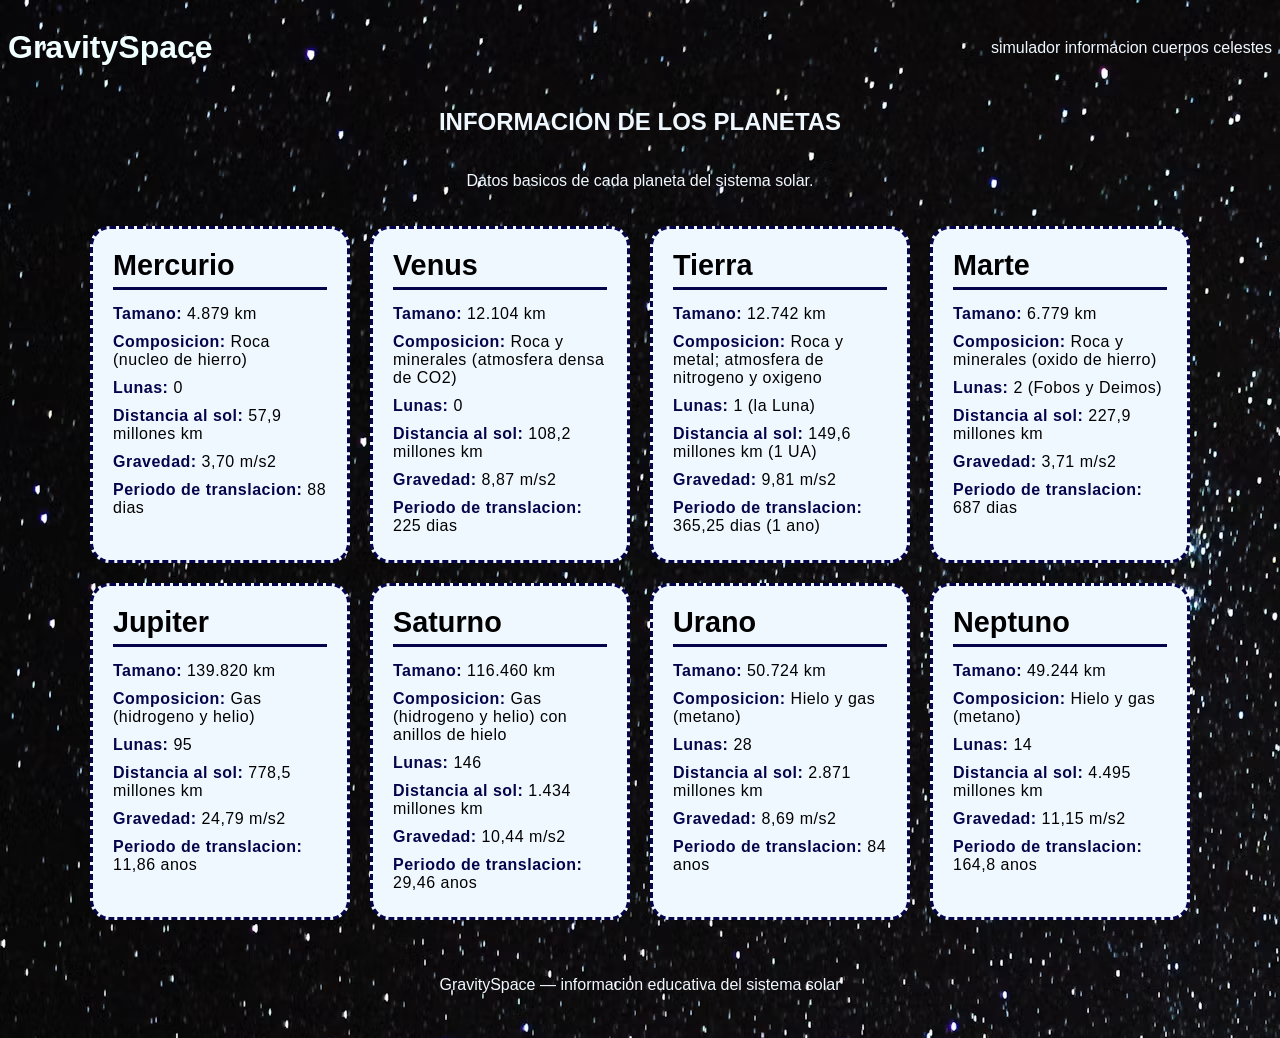
==== planetas.html @ f414d272 "version 1.1.2" ====
<!DOCTYPE html>
<html lang="es">

<head>
    <meta charset="UTF-8">
    <meta name="viewport" content="width=device-width, initial-scale=1.0">
    <link rel="preconnect" href="https://fonts.googleapis.com">
    <link rel="preconnect" href="https://fonts.gstatic.com" crossorigin>
    <link href="https://fonts.googleapis.com/css2?family=Staatliches&display=swap" rel="stylesheet">
    <link rel="stylesheet" href="style.css">
    <title>GRAVITYSPACE — Planetas</title>
</head>

<body>
    <header id="menu">
        <h1>GravitySpace</h1>
        <nav>
            <a href="index.html">simulador</a>
            <a href="planetas.html">informacion</a>
            <a href="planetas.html">cuerpos celestes</a>
        </nav>
    </header>

    <section id="parrafo1">
        <h2>INFORMACION DE LOS PLANETAS</h2>
        <p>Datos basicos de cada planeta del sistema solar.</p>
    </section>

    <main class="grid-planetas">

        <article class="tarjeta-planeta">
            <h3>Mercurio</h3>
            <p><span>Tamano:</span> 4.879 km</p>
            <p><span>Composicion:</span> Roca (nucleo de hierro)</p>
            <p><span>Lunas:</span> 0</p>
            <p><span>Distancia al sol:</span> 57,9 millones km</p>
            <p><span>Gravedad:</span> 3,70 m/s2</p>
            <p><span>Periodo de translacion:</span> 88 dias</p>
        </article>

        <article class="tarjeta-planeta">
            <h3>Venus</h3>
            <p><span>Tamano:</span> 12.104 km</p>
            <p><span>Composicion:</span> Roca y minerales (atmosfera densa de CO2)</p>
            <p><span>Lunas:</span> 0</p>
            <p><span>Distancia al sol:</span> 108,2 millones km</p>
            <p><span>Gravedad:</span> 8,87 m/s2</p>
            <p><span>Periodo de translacion:</span> 225 dias</p>
        </article>

        <article class="tarjeta-planeta">
            <h3>Tierra</h3>
            <p><span>Tamano:</span> 12.742 km</p>
            <p><span>Composicion:</span> Roca y metal; atmosfera de nitrogeno y oxigeno</p>
            <p><span>Lunas:</span> 1 (la Luna)</p>
            <p><span>Distancia al sol:</span> 149,6 millones km (1 UA)</p>
            <p><span>Gravedad:</span> 9,81 m/s2</p>
            <p><span>Periodo de translacion:</span> 365,25 dias (1 ano)</p>
        </article>

        <article class="tarjeta-planeta">
            <h3>Marte</h3>
            <p><span>Tamano:</span> 6.779 km</p>
            <p><span>Composicion:</span> Roca y minerales (oxido de hierro)</p>
            <p><span>Lunas:</span> 2 (Fobos y Deimos)</p>
            <p><span>Distancia al sol:</span> 227,9 millones km</p>
            <p><span>Gravedad:</span> 3,71 m/s2</p>
            <p><span>Periodo de translacion:</span> 687 dias</p>
        </article>

        <article class="tarjeta-planeta">
            <h3>Jupiter</h3>
            <p><span>Tamano:</span> 139.820 km</p>
            <p><span>Composicion:</span> Gas (hidrogeno y helio)</p>
            <p><span>Lunas:</span> 95</p>
            <p><span>Distancia al sol:</span> 778,5 millones km</p>
            <p><span>Gravedad:</span> 24,79 m/s2</p>
            <p><span>Periodo de translacion:</span> 11,86 anos</p>
        </article>

        <article class="tarjeta-planeta">
            <h3>Saturno</h3>
            <p><span>Tamano:</span> 116.460 km</p>
            <p><span>Composicion:</span> Gas (hidrogeno y helio) con anillos de hielo</p>
            <p><span>Lunas:</span> 146</p>
            <p><span>Distancia al sol:</span> 1.434 millones km</p>
            <p><span>Gravedad:</span> 10,44 m/s2</p>
            <p><span>Periodo de translacion:</span> 29,46 anos</p>
        </article>

        <article class="tarjeta-planeta">
            <h3>Urano</h3>
            <p><span>Tamano:</span> 50.724 km</p>
            <p><span>Composicion:</span> Hielo y gas (metano)</p>
            <p><span>Lunas:</span> 28</p>
            <p><span>Distancia al sol:</span> 2.871 millones km</p>
            <p><span>Gravedad:</span> 8,69 m/s2</p>
            <p><span>Periodo de translacion:</span> 84 anos</p>
        </article>

        <article class="tarjeta-planeta">
            <h3>Neptuno</h3>
            <p><span>Tamano:</span> 49.244 km</p>
            <p><span>Composicion:</span> Hielo y gas (metano)</p>
            <p><span>Lunas:</span> 14</p>
            <p><span>Distancia al sol:</span> 4.495 millones km</p>
            <p><span>Gravedad:</span> 11,15 m/s2</p>
            <p><span>Periodo de translacion:</span> 164,8 anos</p>
        </article>

    </main>

    <footer class="pie">
        <p>GravitySpace — informacion educativa del sistema solar</p>
    </footer>
</body>

</html>
---- style.css ----
.staatliches-regular {
  font-family: "Staatliches", sans-serif;
  font-weight: 400;
  font-style: normal;
}


body{
   background-image: url(imagenes/photo-1520034475321-cbe63696469a.avif) ;
}

#menu{
    display: flex;
    justify-content: space-between;
    align-items: center;
    list-style: none;
    color: azure;
    font-family: "staatliches-regular", sans-serif;
}
#menu a{
    text-decoration: none;
    color: aliceblue;
    font-family: "staatliches-regular", sans-serif;
}

#parrafo1{
    display: flex;
    flex-direction: column;
    align-items: center;
    color: aliceblue;
    font-family: "staatliches-regular", sans-serif;

}

.contenedor_principal{
    display: flex;
    gap: 15px;
    justify-content: center;
    color: aliceblue;
    font-family: "staatliches-regular", sans-serif;

}
.seleccionar{
    display: flex;
    align-items: center;
    justify-content: center;
    flex-direction: column;
    border: dashed rgb(5, 4, 75);
    background-color: aliceblue;
    border-radius: 20px;
    padding: 20px;
    color: rgb(0, 0, 0);
    font-family: "staatliches-regular", sans-serif;
}

.contenedor_segundario{
    display: flex;
    justify-content: center;
    margin-top: 15px;
    gap: 10px;
    font-family: "staatliches-regular", sans-serif;

}
.informacion{
    border: dashed aliceblue;
    border-radius: 20px;
    padding: 25px;
    color: black;
    font-family: "staatliches-regular", sans-serif;
    background-color: aliceblue;


}
#planeta{
    border: solid rgb(7, 7, 7);
    border-radius: 20px;
    

}
#peso{
    border: dashed rgb(0, 0, 0);
    border-radius: 20px;
    height: 20px;
}/* ===== Pagina de informacion de planetas (planetas.html) ===== */

.grid-planetas{
    display: grid;
    grid-template-columns: repeat(auto-fit, minmax(240px, 1fr));
    gap: 20px;
    max-width: 1100px;
    margin: 20px auto;
    padding: 0 20px;
}

.tarjeta-planeta{
    display: flex;
    flex-direction: column;
    border: dashed rgb(5, 4, 75);
    border-radius: 20px;
    padding: 20px;
    background-color: aliceblue;
    color: rgb(0, 0, 0);
    font-family: "staatliches-regular", sans-serif;
    transition: transform 0.2s ease, box-shadow 0.2s ease;
}

.tarjeta-planeta:hover{
    transform: translateY(-5px);
    box-shadow: 0 10px 25px rgba(5, 4, 75, 0.6);
}

.tarjeta-planeta h3{
    margin-top: 0;
    margin-bottom: 10px;
    font-size: 1.8rem;
    border-bottom: solid rgb(5, 4, 75);
    padding-bottom: 5px;
}

.tarjeta-planeta p{
    margin: 5px 0;
    font-family: "staatliches-regular", sans-serif;
    letter-spacing: 0.5px;
}

.tarjeta-planeta span{
    font-weight: bold;
    color: rgb(5, 4, 75);
}

.pie{
    text-align: center;
    color: aliceblue;
    font-family: "staatliches-regular", sans-serif;
    padding: 20px;
    margin-top: 20px;
}

@media (max-width: 600px){
    #menu{
        flex-direction: column;
        gap: 10px;
    }
    #menu nav{
        display: flex;
        gap: 15px;
        flex-wrap: wrap;
        justify-content: center;
    }

    .contenedor_segundario{
        display: flex;
        gap: 15px;
        flex-wrap: wrap;
        justify-content: center;
        flex-direction: column;
    }
    .contenedor_principal{
        display: flex;
        gap: 15px;
        flex-wrap: wrap;
        justify-content: center;
        flex-direction: column;
    }
}
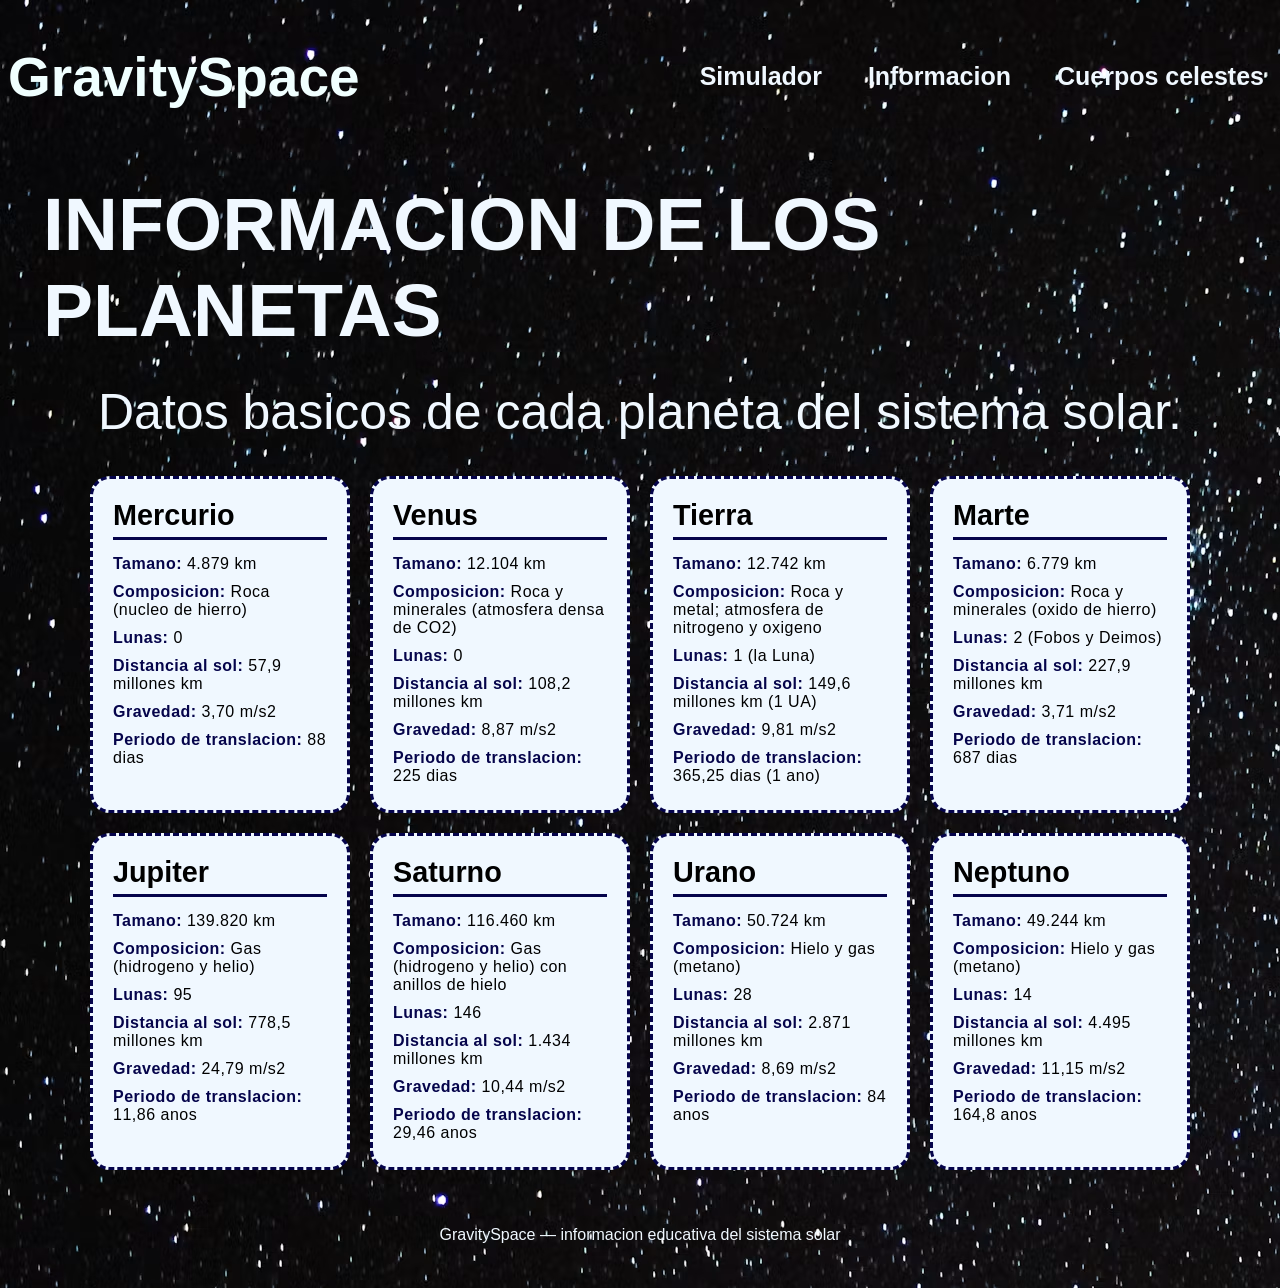
==== commit fb8fef83: "version 1.1.3" ====
--- a/planetas.html
+++ b/planetas.html
@@ -15,9 +15,9 @@
     <header id="menu">
         <h1>GravitySpace</h1>
         <nav>
-            <a href="index.html">simulador</a>
-            <a href="planetas.html">informacion</a>
-            <a href="planetas.html">cuerpos celestes</a>
+            <a href="index.html"><strong>Simulador</strong></a>
+            <a href="planetas.html"><strong>Informacion</strong></a>
+            <a href="planetas.html"><strong>Cuerpos celestes</strong></a>
         </nav>
     </header>
 
--- a/style.css
+++ b/style.css
@@ -15,12 +15,29 @@
     align-items: center;
     list-style: none;
     color: azure;
-    font-family: "staatliches-regular", sans-serif;
+    font-family: 'Staatliches', cursive, sans-serif;
+    gap: 30px;
+}
+#menu h1{
+    font-size: 55px;
+}
+#menu nav{
+    display: flex;
+    gap: 30px;
 }
 #menu a{
     text-decoration: none;
     color: aliceblue;
-    font-family: "staatliches-regular", sans-serif;
+    font-size: 25px;
+    font-family: 'Staatliches', cursive, sans-serif;   
+    display: inline-block;
+    padding: 4px 8px;
+    transition: transform 0.3s ease, color 0.3s ease, text-shadow 0.3s ease;
+}
+#menu a:hover{
+    transform: translateY(-6px) scale(1.15);
+    color: red;
+    text-shadow: 0 0 12px rgba(160, 200, 255, 0.9);
 }
 
 #parrafo1{
@@ -28,8 +45,19 @@
     flex-direction: column;
     align-items: center;
     color: aliceblue;
-    font-family: "staatliches-regular", sans-serif;
-
+    font-family: 'Staatliches', cursive, sans-serif;
+    font-size: 50px;
+    margin: 20px;
+
+}
+#parrafo1 h2{
+    margin: 15px;
+}
+#parrafo1 p{
+    margin: 15px;
+}
+#parrafo1 span{
+ color: red;
 }
 
 .contenedor_principal{
@@ -37,8 +65,23 @@
     gap: 15px;
     justify-content: center;
     color: aliceblue;
-    font-family: "staatliches-regular", sans-serif;
-
+    font-family: 'Staatliches', cursive, sans-serif;
+
+}
+form{
+    display: flex;
+    flex-direction: column;
+    gap: 12px;
+    padding: 8px 12px;
+}
+select{
+    padding: 8px 12px;
+}
+input{
+    display: flex;
+    flex-direction: column;
+    gap: 12px;
+    padding: 8px 12px;
 }
 .seleccionar{
     display: flex;
@@ -50,29 +93,30 @@
     border-radius: 20px;
     padding: 20px;
     color: rgb(0, 0, 0);
-    font-family: "staatliches-regular", sans-serif;
-}
+    font-family: 'Staatliches', cursive, sans-serif;
+}
+
 
 .contenedor_segundario{
     display: flex;
     justify-content: center;
     margin-top: 15px;
     gap: 10px;
-    font-family: "staatliches-regular", sans-serif;
+    font-family: 'Staatliches', cursive, sans-serif;
 
 }
 .informacion{
-    border: dashed aliceblue;
+    border: dashed rgb(12, 3, 94);
     border-radius: 20px;
     padding: 25px;
     color: black;
-    font-family: "staatliches-regular", sans-serif;
+    font-family: 'Staatliches', cursive, sans-serif;
     background-color: aliceblue;
 
 
 }
 #planeta{
-    border: solid rgb(7, 7, 7);
+    border: dashed rgb(7, 7, 7);
     border-radius: 20px;
     
 
@@ -81,7 +125,29 @@
     border: dashed rgb(0, 0, 0);
     border-radius: 20px;
     height: 20px;
-}/* ===== Pagina de informacion de planetas (planetas.html) ===== */
+}
+#calcular{
+    background-color: red;
+    padding: 10px 25px;
+    font-size: 18px;
+    color: aliceblue;
+    border: white;
+    border-radius: 20px;
+    font-family: 'Staatliches', cursive, sans-serif;
+    display: inline-flex;
+    justify-content: center;
+    align-items: center;
+    transition: transform 0.3s;
+    cursor: pointer;
+    box-shadow: 0 4px 14px rgba(239, 68, 68, 0.4);
+    transition: all 0.2s cubic-bezier(0.4, 0, 0.2, 1);
+}
+#calcular:hover {
+    background-color: #dc2626;
+    transform: scale(1.04);
+    box-shadow: 0 6px 20px rgba(239, 68, 68, 0.6);
+}
+/* ===== Pagina de informacion de planetas (planetas.html) ===== */
 
 .grid-planetas{
     display: grid;
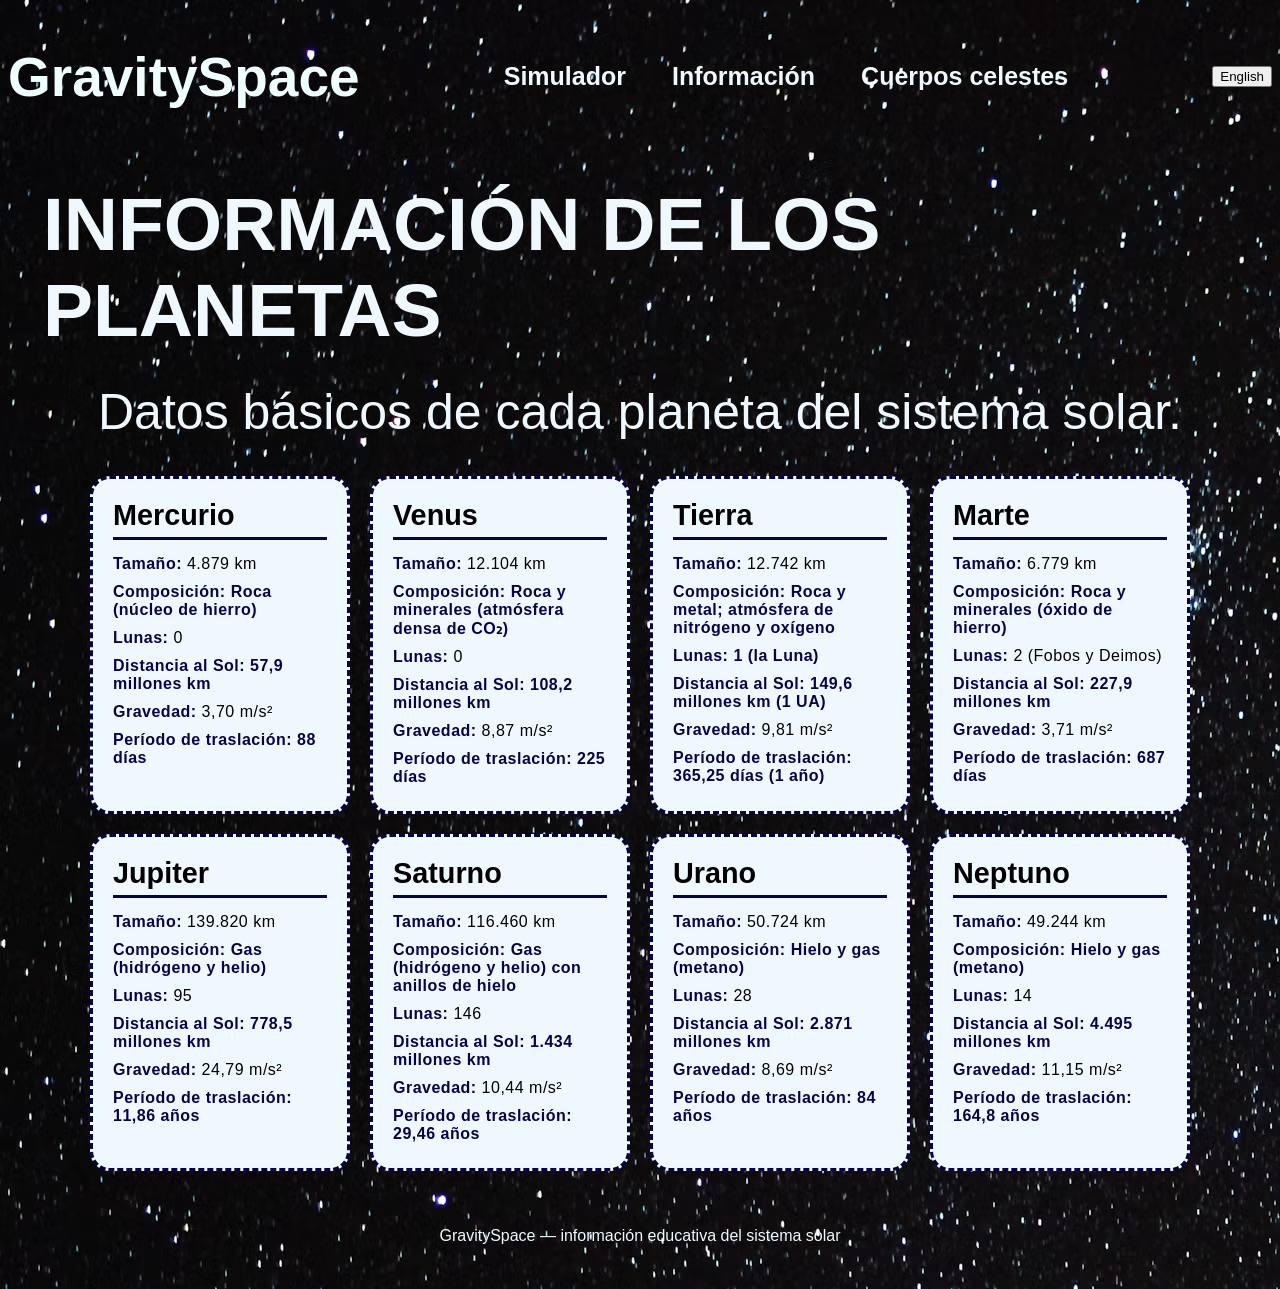
==== commit 452f47d3: "version 1.3.1 leng" ====
--- a/planetas.html
+++ b/planetas.html
@@ -15,104 +15,105 @@
     <header id="menu">
         <h1>GravitySpace</h1>
         <nav>
-            <a href="index.html"><strong>Simulador</strong></a>
-            <a href="planetas.html"><strong>Informacion</strong></a>
-            <a href="planetas.html"><strong>Cuerpos celestes</strong></a>
+            <a href="index.html"><strong data-es="Simulador" data-en="Simulator">Simulador</strong></a>
+            <a href="planetas.html"><strong data-es="Información" data-en="Information">Información</strong></a>
+            <a href="planetas.html"><strong data-es="Cuerpos celestes" data-en="Celestial bodies">Cuerpos celestes</strong></a>
         </nav>
+        <button id="cambiar-idioma" type="button">English</button>
     </header>
 
     <section id="parrafo1">
-        <h2>INFORMACION DE LOS PLANETAS</h2>
-        <p>Datos basicos de cada planeta del sistema solar.</p>
+        <h2 data-es="INFORMACIÓN DE LOS PLANETAS" data-en="INFORMATION ABOUT THE PLANETS">INFORMACIÓN DE LOS PLANETAS</h2>
+        <p data-es="Datos básicos de cada planeta del sistema solar." data-en="Basic facts about each planet in the solar system.">Datos básicos de cada planeta del sistema solar.</p>
     </section>
 
     <main class="grid-planetas">
 
         <article class="tarjeta-planeta">
             <h3>Mercurio</h3>
-            <p><span>Tamano:</span> 4.879 km</p>
-            <p><span>Composicion:</span> Roca (nucleo de hierro)</p>
-            <p><span>Lunas:</span> 0</p>
-            <p><span>Distancia al sol:</span> 57,9 millones km</p>
-            <p><span>Gravedad:</span> 3,70 m/s2</p>
-            <p><span>Periodo de translacion:</span> 88 dias</p>
+            <p><span data-es="Tamaño:" data-en="Size:">Tamaño:</span> 4.879 km</p>
+            <p><span data-es="Composición:" data-en="Composition:">Composición:</span> <span data-es="Roca (núcleo de hierro)" data-en="Rock (iron core)">Roca (núcleo de hierro)</span></p>
+            <p><span data-es="Lunas:" data-en="Moons:">Lunas:</span> 0</p>
+            <p><span data-es="Distancia al Sol:" data-en="Distance from the Sun:">Distancia al Sol:</span> <span data-es="57,9 millones km" data-en="57.9 million km">57,9 millones km</span></p>
+            <p><span data-es="Gravedad:" data-en="Gravity:">Gravedad:</span> 3,70 m/s²</p>
+            <p><span data-es="Período de traslación:" data-en="Orbital period:">Período de traslación:</span> <span data-es="88 días" data-en="88 days">88 días</span></p>
         </article>
 
         <article class="tarjeta-planeta">
             <h3>Venus</h3>
-            <p><span>Tamano:</span> 12.104 km</p>
-            <p><span>Composicion:</span> Roca y minerales (atmosfera densa de CO2)</p>
-            <p><span>Lunas:</span> 0</p>
-            <p><span>Distancia al sol:</span> 108,2 millones km</p>
-            <p><span>Gravedad:</span> 8,87 m/s2</p>
-            <p><span>Periodo de translacion:</span> 225 dias</p>
+            <p><span data-es="Tamaño:" data-en="Size:">Tamaño:</span> 12.104 km</p>
+            <p><span data-es="Composición:" data-en="Composition:">Composición:</span> <span data-es="Roca y minerales (atmósfera densa de CO₂)" data-en="Rock and minerals (dense CO₂ atmosphere)">Roca y minerales (atmósfera densa de CO₂)</span></p>
+            <p><span data-es="Lunas:" data-en="Moons:">Lunas:</span> 0</p>
+            <p><span data-es="Distancia al Sol:" data-en="Distance from the Sun:">Distancia al Sol:</span> <span data-es="108,2 millones km" data-en="108.2 million km">108,2 millones km</span></p>
+            <p><span data-es="Gravedad:" data-en="Gravity:">Gravedad:</span> 8,87 m/s²</p>
+            <p><span data-es="Período de traslación:" data-en="Orbital period:">Período de traslación:</span> <span data-es="225 días" data-en="225 days">225 días</span></p>
         </article>
 
         <article class="tarjeta-planeta">
             <h3>Tierra</h3>
-            <p><span>Tamano:</span> 12.742 km</p>
-            <p><span>Composicion:</span> Roca y metal; atmosfera de nitrogeno y oxigeno</p>
-            <p><span>Lunas:</span> 1 (la Luna)</p>
-            <p><span>Distancia al sol:</span> 149,6 millones km (1 UA)</p>
-            <p><span>Gravedad:</span> 9,81 m/s2</p>
-            <p><span>Periodo de translacion:</span> 365,25 dias (1 ano)</p>
+            <p><span data-es="Tamaño:" data-en="Size:">Tamaño:</span> 12.742 km</p>
+            <p><span data-es="Composición:" data-en="Composition:">Composición:</span> <span data-es="Roca y metal; atmósfera de nitrógeno y oxígeno" data-en="Rock and metal; nitrogen and oxygen atmosphere">Roca y metal; atmósfera de nitrógeno y oxígeno</span></p>
+            <p><span data-es="Lunas:" data-en="Moons:">Lunas:</span> <span data-es="1 (la Luna)" data-en="1 (the Moon)">1 (la Luna)</span></p>
+            <p><span data-es="Distancia al Sol:" data-en="Distance from the Sun:">Distancia al Sol:</span> <span data-es="149,6 millones km (1 UA)" data-en="149.6 million km (1 AU)">149,6 millones km (1 UA)</span></p>
+            <p><span data-es="Gravedad:" data-en="Gravity:">Gravedad:</span> 9,81 m/s²</p>
+            <p><span data-es="Período de traslación:" data-en="Orbital period:">Período de traslación:</span> <span data-es="365,25 días (1 año)" data-en="365.25 days (1 year)">365,25 días (1 año)</span></p>
         </article>
 
         <article class="tarjeta-planeta">
             <h3>Marte</h3>
-            <p><span>Tamano:</span> 6.779 km</p>
-            <p><span>Composicion:</span> Roca y minerales (oxido de hierro)</p>
-            <p><span>Lunas:</span> 2 (Fobos y Deimos)</p>
-            <p><span>Distancia al sol:</span> 227,9 millones km</p>
-            <p><span>Gravedad:</span> 3,71 m/s2</p>
-            <p><span>Periodo de translacion:</span> 687 dias</p>
+            <p><span data-es="Tamaño:" data-en="Size:">Tamaño:</span> 6.779 km</p>
+            <p><span data-es="Composición:" data-en="Composition:">Composición:</span> <span data-es="Roca y minerales (óxido de hierro)" data-en="Rock and minerals (iron oxide)">Roca y minerales (óxido de hierro)</span></p>
+            <p><span data-es="Lunas:" data-en="Moons:">Lunas:</span> 2 (Fobos y Deimos)</p>
+            <p><span data-es="Distancia al Sol:" data-en="Distance from the Sun:">Distancia al Sol:</span> <span data-es="227,9 millones km" data-en="227.9 million km">227,9 millones km</span></p>
+            <p><span data-es="Gravedad:" data-en="Gravity:">Gravedad:</span> 3,71 m/s²</p>
+            <p><span data-es="Período de traslación:" data-en="Orbital period:">Período de traslación:</span> <span data-es="687 días" data-en="687 days">687 días</span></p>
         </article>
 
         <article class="tarjeta-planeta">
             <h3>Jupiter</h3>
-            <p><span>Tamano:</span> 139.820 km</p>
-            <p><span>Composicion:</span> Gas (hidrogeno y helio)</p>
-            <p><span>Lunas:</span> 95</p>
-            <p><span>Distancia al sol:</span> 778,5 millones km</p>
-            <p><span>Gravedad:</span> 24,79 m/s2</p>
-            <p><span>Periodo de translacion:</span> 11,86 anos</p>
+            <p><span data-es="Tamaño:" data-en="Size:">Tamaño:</span> 139.820 km</p>
+            <p><span data-es="Composición:" data-en="Composition:">Composición:</span> <span data-es="Gas (hidrógeno y helio)" data-en="Gas (hydrogen and helium)">Gas (hidrógeno y helio)</span></p>
+            <p><span data-es="Lunas:" data-en="Moons:">Lunas:</span> 95</p>
+            <p><span data-es="Distancia al Sol:" data-en="Distance from the Sun:">Distancia al Sol:</span> <span data-es="778,5 millones km" data-en="778.5 million km">778,5 millones km</span></p>
+            <p><span data-es="Gravedad:" data-en="Gravity:">Gravedad:</span> 24,79 m/s²</p>
+            <p><span data-es="Período de traslación:" data-en="Orbital period:">Período de traslación:</span> <span data-es="11,86 años" data-en="11.86 years">11,86 años</span></p>
         </article>
 
         <article class="tarjeta-planeta">
             <h3>Saturno</h3>
-            <p><span>Tamano:</span> 116.460 km</p>
-            <p><span>Composicion:</span> Gas (hidrogeno y helio) con anillos de hielo</p>
-            <p><span>Lunas:</span> 146</p>
-            <p><span>Distancia al sol:</span> 1.434 millones km</p>
-            <p><span>Gravedad:</span> 10,44 m/s2</p>
-            <p><span>Periodo de translacion:</span> 29,46 anos</p>
+            <p><span data-es="Tamaño:" data-en="Size:">Tamaño:</span> 116.460 km</p>
+            <p><span data-es="Composición:" data-en="Composition:">Composición:</span> <span data-es="Gas (hidrógeno y helio) con anillos de hielo" data-en="Gas (hydrogen and helium) with ice rings">Gas (hidrógeno y helio) con anillos de hielo</span></p>
+            <p><span data-es="Lunas:" data-en="Moons:">Lunas:</span> 146</p>
+            <p><span data-es="Distancia al Sol:" data-en="Distance from the Sun:">Distancia al Sol:</span> <span data-es="1.434 millones km" data-en="1,434 million km">1.434 millones km</span></p>
+            <p><span data-es="Gravedad:" data-en="Gravity:">Gravedad:</span> 10,44 m/s²</p>
+            <p><span data-es="Período de traslación:" data-en="Orbital period:">Período de traslación:</span> <span data-es="29,46 años" data-en="29.46 years">29,46 años</span></p>
         </article>
 
         <article class="tarjeta-planeta">
             <h3>Urano</h3>
-            <p><span>Tamano:</span> 50.724 km</p>
-            <p><span>Composicion:</span> Hielo y gas (metano)</p>
-            <p><span>Lunas:</span> 28</p>
-            <p><span>Distancia al sol:</span> 2.871 millones km</p>
-            <p><span>Gravedad:</span> 8,69 m/s2</p>
-            <p><span>Periodo de translacion:</span> 84 anos</p>
+            <p><span data-es="Tamaño:" data-en="Size:">Tamaño:</span> 50.724 km</p>
+            <p><span data-es="Composición:" data-en="Composition:">Composición:</span> <span data-es="Hielo y gas (metano)" data-en="Ice and gas (methane)">Hielo y gas (metano)</span></p>
+            <p><span data-es="Lunas:" data-en="Moons:">Lunas:</span> 28</p>
+            <p><span data-es="Distancia al Sol:" data-en="Distance from the Sun:">Distancia al Sol:</span> <span data-es="2.871 millones km" data-en="2,871 million km">2.871 millones km</span></p>
+            <p><span data-es="Gravedad:" data-en="Gravity:">Gravedad:</span> 8,69 m/s²</p>
+            <p><span data-es="Período de traslación:" data-en="Orbital period:">Período de traslación:</span> <span data-es="84 años" data-en="84 years">84 años</span></p>
         </article>
 
         <article class="tarjeta-planeta">
             <h3>Neptuno</h3>
-            <p><span>Tamano:</span> 49.244 km</p>
-            <p><span>Composicion:</span> Hielo y gas (metano)</p>
-            <p><span>Lunas:</span> 14</p>
-            <p><span>Distancia al sol:</span> 4.495 millones km</p>
-            <p><span>Gravedad:</span> 11,15 m/s2</p>
-            <p><span>Periodo de translacion:</span> 164,8 anos</p>
+            <p><span data-es="Tamaño:" data-en="Size:">Tamaño:</span> 49.244 km</p>
+            <p><span data-es="Composición:" data-en="Composition:">Composición:</span> <span data-es="Hielo y gas (metano)" data-en="Ice and gas (methane)">Hielo y gas (metano)</span></p>
+            <p><span data-es="Lunas:" data-en="Moons:">Lunas:</span> 14</p>
+            <p><span data-es="Distancia al Sol:" data-en="Distance from the Sun:">Distancia al Sol:</span> <span data-es="4.495 millones km" data-en="4,495 million km">4.495 millones km</span></p>
+            <p><span data-es="Gravedad:" data-en="Gravity:">Gravedad:</span> 11,15 m/s²</p>
+            <p><span data-es="Período de traslación:" data-en="Orbital period:">Período de traslación:</span> <span data-es="164,8 años" data-en="164.8 years">164,8 años</span></p>
         </article>
 
     </main>
 
     <footer class="pie">
-        <p>GravitySpace — informacion educativa del sistema solar</p>
+        <p data-es="GravitySpace — información educativa del sistema solar" data-en="GravitySpace — educational information about the solar system">GravitySpace — información educativa del sistema solar</p>
     </footer>
 </body>
 
-</html>+</html>
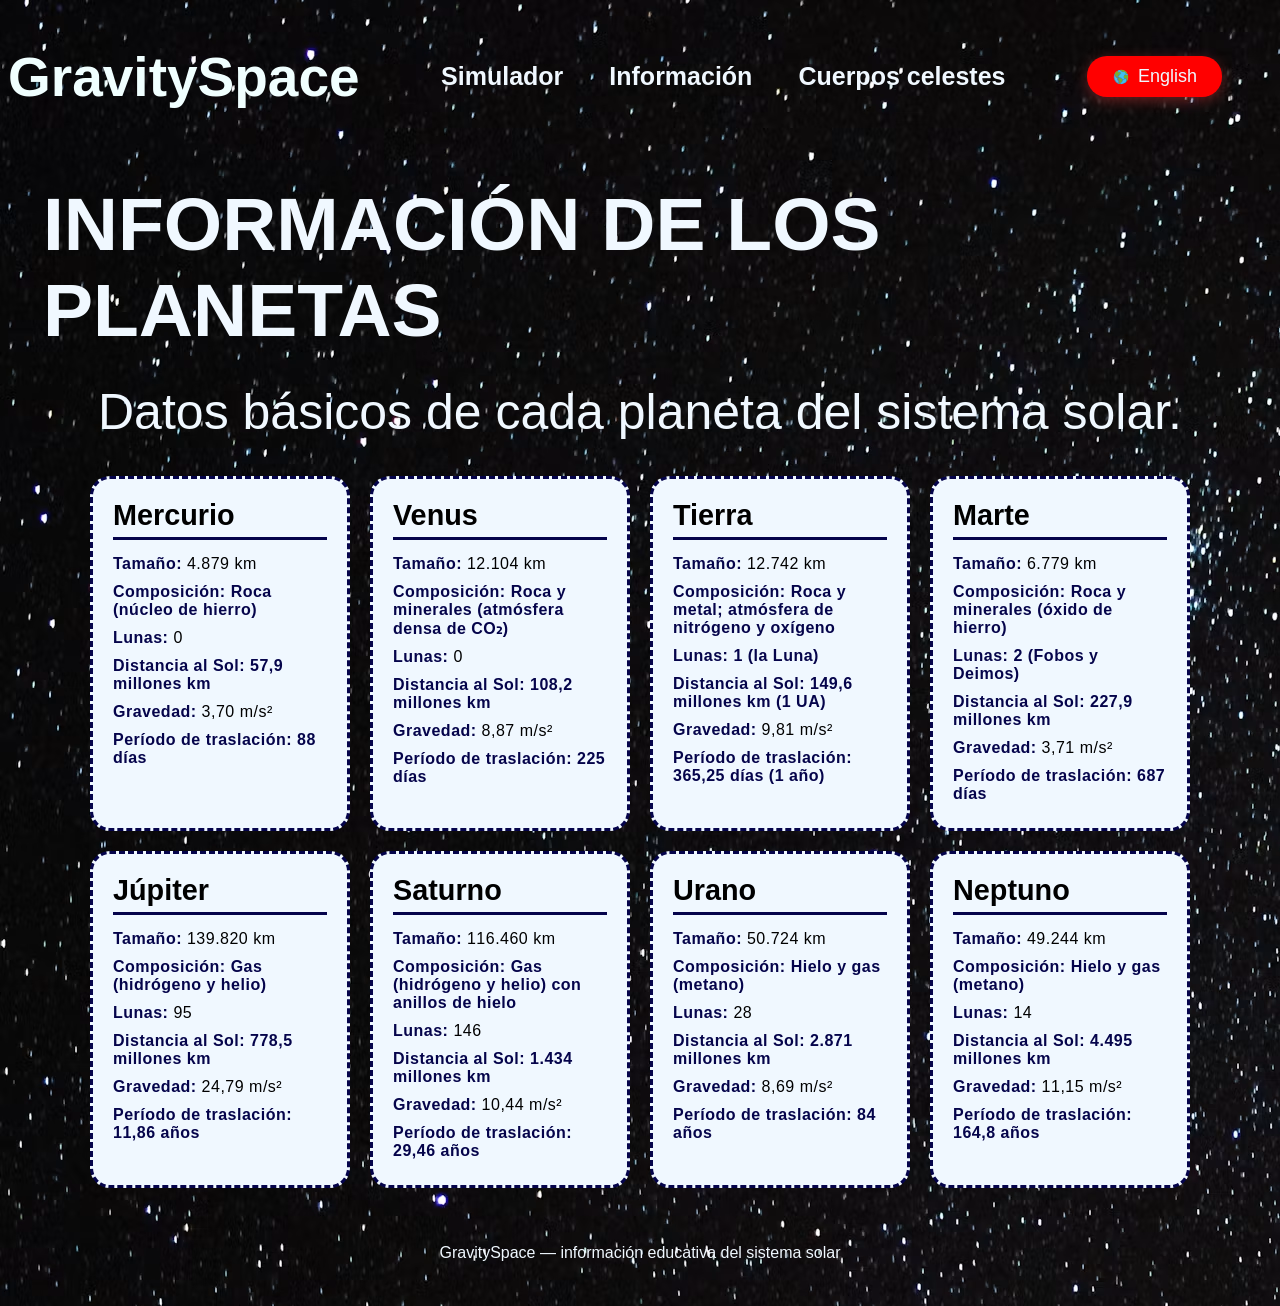
==== commit e374e69a: "version 1.3.2 ver preliminar idiomas" ====
--- a/planetas.html
+++ b/planetas.html
@@ -19,7 +19,11 @@
             <a href="planetas.html"><strong data-es="Información" data-en="Information">Información</strong></a>
             <a href="planetas.html"><strong data-es="Cuerpos celestes" data-en="Celestial bodies">Cuerpos celestes</strong></a>
         </nav>
-        <button id="cambiar-idioma" type="button">English</button>
+        <button id="cambiar-idioma" type="button">
+        <img src="imagenes/136485618_27cd6f38-dd35-40f4-a22e-09fbab6378cc.svg" alt="">
+        <span id="texto-idioma">English</span>
+        </button>
+        <!-- <button id="cambiar-idioma" type="button">English</button> -->
     </header>
 
     <section id="parrafo1">
@@ -30,7 +34,7 @@
     <main class="grid-planetas">
 
         <article class="tarjeta-planeta">
-            <h3>Mercurio</h3>
+            <h3 data-es="Mercurio" data-en="Mercury">Mercurio</h3>
             <p><span data-es="Tamaño:" data-en="Size:">Tamaño:</span> 4.879 km</p>
             <p><span data-es="Composición:" data-en="Composition:">Composición:</span> <span data-es="Roca (núcleo de hierro)" data-en="Rock (iron core)">Roca (núcleo de hierro)</span></p>
             <p><span data-es="Lunas:" data-en="Moons:">Lunas:</span> 0</p>
@@ -40,7 +44,7 @@
         </article>
 
         <article class="tarjeta-planeta">
-            <h3>Venus</h3>
+            <h3 data-es="Venus" data-en="Venus">Venus</h3>
             <p><span data-es="Tamaño:" data-en="Size:">Tamaño:</span> 12.104 km</p>
             <p><span data-es="Composición:" data-en="Composition:">Composición:</span> <span data-es="Roca y minerales (atmósfera densa de CO₂)" data-en="Rock and minerals (dense CO₂ atmosphere)">Roca y minerales (atmósfera densa de CO₂)</span></p>
             <p><span data-es="Lunas:" data-en="Moons:">Lunas:</span> 0</p>
@@ -50,7 +54,7 @@
         </article>
 
         <article class="tarjeta-planeta">
-            <h3>Tierra</h3>
+            <h3 data-es="Tierra" data-en="Earth">Tierra</h3>
             <p><span data-es="Tamaño:" data-en="Size:">Tamaño:</span> 12.742 km</p>
             <p><span data-es="Composición:" data-en="Composition:">Composición:</span> <span data-es="Roca y metal; atmósfera de nitrógeno y oxígeno" data-en="Rock and metal; nitrogen and oxygen atmosphere">Roca y metal; atmósfera de nitrógeno y oxígeno</span></p>
             <p><span data-es="Lunas:" data-en="Moons:">Lunas:</span> <span data-es="1 (la Luna)" data-en="1 (the Moon)">1 (la Luna)</span></p>
@@ -60,17 +64,17 @@
         </article>
 
         <article class="tarjeta-planeta">
-            <h3>Marte</h3>
+            <h3 data-es="Marte" data-en="Mars">Marte</h3>
             <p><span data-es="Tamaño:" data-en="Size:">Tamaño:</span> 6.779 km</p>
             <p><span data-es="Composición:" data-en="Composition:">Composición:</span> <span data-es="Roca y minerales (óxido de hierro)" data-en="Rock and minerals (iron oxide)">Roca y minerales (óxido de hierro)</span></p>
-            <p><span data-es="Lunas:" data-en="Moons:">Lunas:</span> 2 (Fobos y Deimos)</p>
+            <p><span data-es="Lunas:" data-en="Moons:">Lunas:</span> <span data-es="2 (Fobos y Deimos)" data-en="2 (Phobos and Deimos)">2 (Fobos y Deimos)</span></p>
             <p><span data-es="Distancia al Sol:" data-en="Distance from the Sun:">Distancia al Sol:</span> <span data-es="227,9 millones km" data-en="227.9 million km">227,9 millones km</span></p>
             <p><span data-es="Gravedad:" data-en="Gravity:">Gravedad:</span> 3,71 m/s²</p>
             <p><span data-es="Período de traslación:" data-en="Orbital period:">Período de traslación:</span> <span data-es="687 días" data-en="687 days">687 días</span></p>
         </article>
 
         <article class="tarjeta-planeta">
-            <h3>Jupiter</h3>
+            <h3 data-es="Júpiter" data-en="Jupiter">Júpiter</h3>
             <p><span data-es="Tamaño:" data-en="Size:">Tamaño:</span> 139.820 km</p>
             <p><span data-es="Composición:" data-en="Composition:">Composición:</span> <span data-es="Gas (hidrógeno y helio)" data-en="Gas (hydrogen and helium)">Gas (hidrógeno y helio)</span></p>
             <p><span data-es="Lunas:" data-en="Moons:">Lunas:</span> 95</p>
@@ -80,7 +84,7 @@
         </article>
 
         <article class="tarjeta-planeta">
-            <h3>Saturno</h3>
+            <h3 data-es="Saturno" data-en="Saturn">Saturno</h3>
             <p><span data-es="Tamaño:" data-en="Size:">Tamaño:</span> 116.460 km</p>
             <p><span data-es="Composición:" data-en="Composition:">Composición:</span> <span data-es="Gas (hidrógeno y helio) con anillos de hielo" data-en="Gas (hydrogen and helium) with ice rings">Gas (hidrógeno y helio) con anillos de hielo</span></p>
             <p><span data-es="Lunas:" data-en="Moons:">Lunas:</span> 146</p>
@@ -90,7 +94,7 @@
         </article>
 
         <article class="tarjeta-planeta">
-            <h3>Urano</h3>
+            <h3 data-es="Urano" data-en="Uranus">Urano</h3>
             <p><span data-es="Tamaño:" data-en="Size:">Tamaño:</span> 50.724 km</p>
             <p><span data-es="Composición:" data-en="Composition:">Composición:</span> <span data-es="Hielo y gas (metano)" data-en="Ice and gas (methane)">Hielo y gas (metano)</span></p>
             <p><span data-es="Lunas:" data-en="Moons:">Lunas:</span> 28</p>
@@ -100,7 +104,7 @@
         </article>
 
         <article class="tarjeta-planeta">
-            <h3>Neptuno</h3>
+            <h3 data-es="Neptuno" data-en="Neptune">Neptuno</h3>
             <p><span data-es="Tamaño:" data-en="Size:">Tamaño:</span> 49.244 km</p>
             <p><span data-es="Composición:" data-en="Composition:">Composición:</span> <span data-es="Hielo y gas (metano)" data-en="Ice and gas (methane)">Hielo y gas (metano)</span></p>
             <p><span data-es="Lunas:" data-en="Moons:">Lunas:</span> 14</p>
@@ -115,5 +119,5 @@
         <p data-es="GravitySpace — información educativa del sistema solar" data-en="GravitySpace — educational information about the solar system">GravitySpace — información educativa del sistema solar</p>
     </footer>
 </body>
-
+<script src="script.js"></script>
 </html>
--- a/style.css
+++ b/style.css
@@ -201,6 +201,35 @@
     padding: 20px;
     margin-top: 20px;
 }
+#cambiar-idioma {
+  display: flex;
+  flex-direction: row;
+  flex-wrap: nowrap;
+  align-items: center;
+  gap: 8px;
+  width: auto;
+  cursor: pointer;
+    box-shadow: 0 4px 14px rgba(239, 68, 68, 0.4);
+    transition: all 0.2s cubic-bezier(0.4, 0, 0.2, 1);
+    background-color: red;
+    padding: 10px 25px;
+    font-size: 18px;
+    color: aliceblue;
+    border: white;
+    border-radius: 20px;
+    font-family: 'Staatliches', cursive, sans-serif;
+    margin-right: 50px;
+}
+#cambiar-idioma:hover{
+    background-color: #dc2626;
+    transform: scale(1.04);
+    box-shadow: 0 6px 20px rgba(239, 68, 68, 0.6);
+}
+
+#cambiar-idioma img {
+  width: 18px;
+  height: 18px;
+}
 
 @media (max-width: 600px){
     #menu{
@@ -230,3 +259,4 @@
     }
 }
 
+
